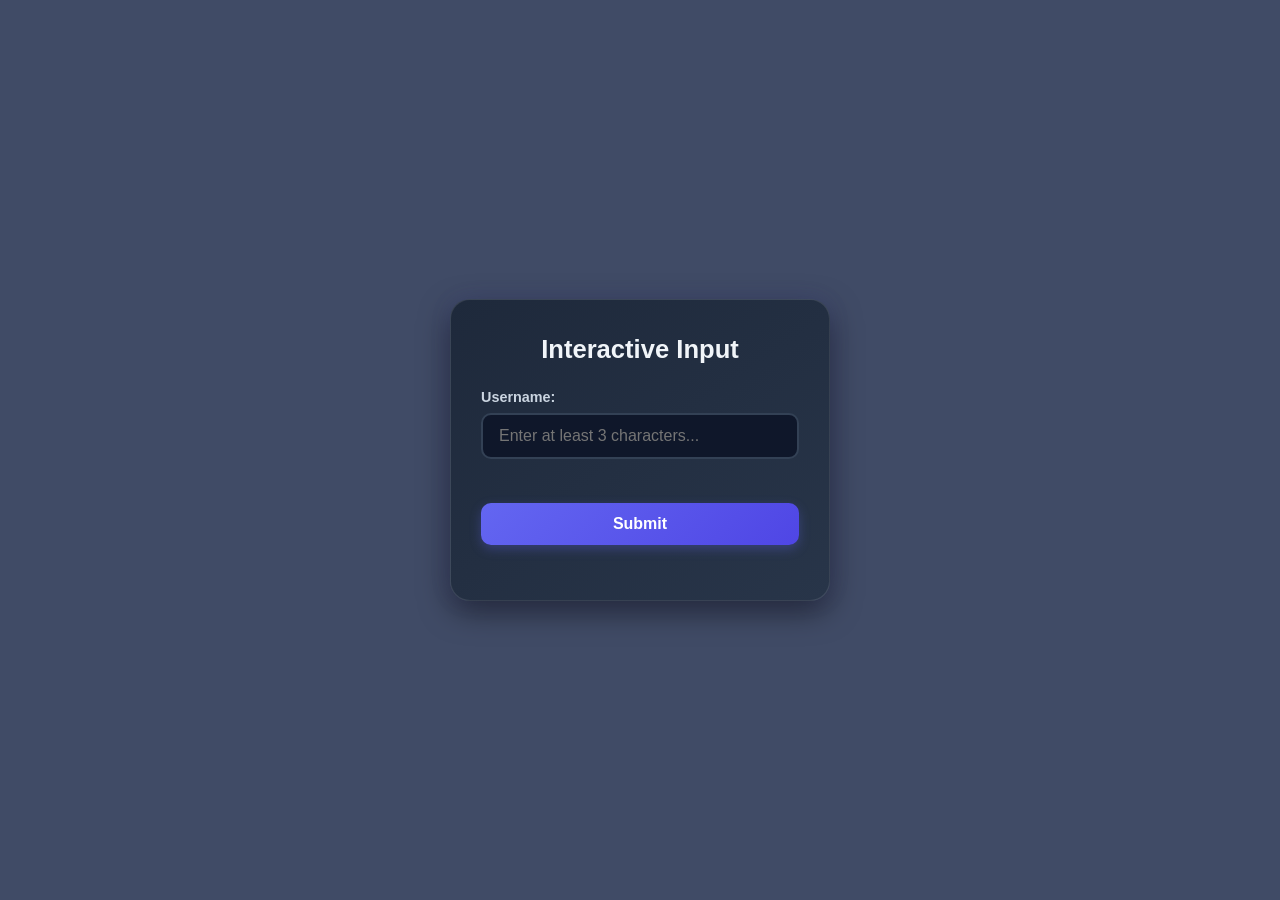
==== 02-form-input/index.html @ 80e1034b "feat: implement basic form validation with dynamic greeting" ====
<!doctype html>
<html lang="en">
    <head>
        <meta charset="UTF-8" />
        <meta name="viewport" content="width=device-width, initial-scale=1.0" />
        <title>Dynamic Form Input & Validation</title>
        <link rel="stylesheet" href="style.css" />
    </head>
    <body>
        <div class="card">
            <h2>Interactive Input</h2>
            <form id="userForm" novalidate>
                <div class="input-group">
                    <label for="username">Username:</label>
                    <input
                        type="text"
                        id="username"
                        placeholder="Enter at least 3 characters..."
                        required
                    />
                    <small class="error-msg" id="errorMsg"></small>
                </div>
                <button type="submit" id="submitBtn">Submit</button>
            </form>
            <div id="greetingDisplay" class="greeting-display"></div>
        </div>
        <script src="script.js"></script>
    </body>
</html>
---- 02-form-input/style.css ----
/* Dark theme background for optimal contrast */
body {
    font-family: 'Segoe UI', Tahoma, Geneva, Verdana, sans-serif;
    background-color: #404b66;
    display: flex;
    justify-content: center;
    align-items: center;
    min-height: 100vh;
    margin: 0;
}

/* Glassmorphism Dark Card Container */
.card {
    background: linear-gradient(145deg, #1e293b, #283549);
    width: 380px;
    padding: 35px 30px;
    border-radius: 20px;
    box-shadow: 0 10px 30px rgba(0, 0, 0, 0.5),
        0 0 20px rgba(99, 102, 241, 0.15);
    border: 1px solid rgba(255, 255, 255, 0.1);
    color: #ffffff;
    box-sizing: border-box;
}

.card h2 {
    margin-top: 0;
    margin-bottom: 25px;
    text-align: center;
    font-size: 1.6rem;
    color: #f1f5f9;
}

/* Input group positioning */
.input-group {
    display: flex;
    flex-direction: column;
    margin-bottom: 20px;
    position: relative;
}

.input-group label {
    font-size: 0.9rem;
    font-weight: 600;
    margin-bottom: 8px;
    color: #cbd5e1;
}

/* Styled text input field */
.input-group input {
    background-color: #0f172a;
    border: 2px solid #334155;
    border-radius: 10px;
    padding: 12px 16px;
    color: #ffffff;
    font-size: 1rem;
    outline: none;
    transition: all 0.25s ease;
}

.input-group input:focus {
    border-color: #6366f1;
    box-shadow: 0 0 10px rgba(99, 102, 241, 0.4);
}

/* Dynamic Validation States (Valid / Invalid) */
.input-group input.valid {
    border-color: #10b981;
    /* Neon green */
    box-shadow: 0 0 10px rgba(16, 185, 129, 0.4);
}

.input-group input.invalid {
    border-color: #f43f5e;
    /* Neon red/pink */
    box-shadow: 0 0 10px rgba(244, 63, 94, 0.4);
}

/* Error message styling */
.error-msg {
    color: #f43f5e;
    font-size: 0.8rem;
    margin-top: 6px;
    min-height: 18px;
    /* Reserves vertical space to prevent layout jump */
    transition: opacity 0.2s ease;
}

/* Primary action button */
button {
    width: 100%;
    background: linear-gradient(135deg, #6366f1, #4f46e5);
    color: white;
    border: none;
    padding: 12px;
    font-size: 1rem;
    font-weight: 600;
    border-radius: 10px;
    cursor: pointer;
    transition: all 0.2s ease;
    box-shadow: 0 4px 12px rgba(99, 102, 241, 0.3);
}

button:hover {
    transform: translateY(-2px);
    box-shadow: 0 6px 16px rgba(99, 102, 241, 0.5);
}

/* Disabled button state */
button:disabled {
    background: #475569;
    cursor: not-allowed;
    transform: none;
    box-shadow: none;
    opacity: 0.6;
}

/* Animated output greeting */
.greeting-display {
    margin-top: 20px;
    text-align: center;
    font-size: 1.2rem;
    font-weight: 700;
}
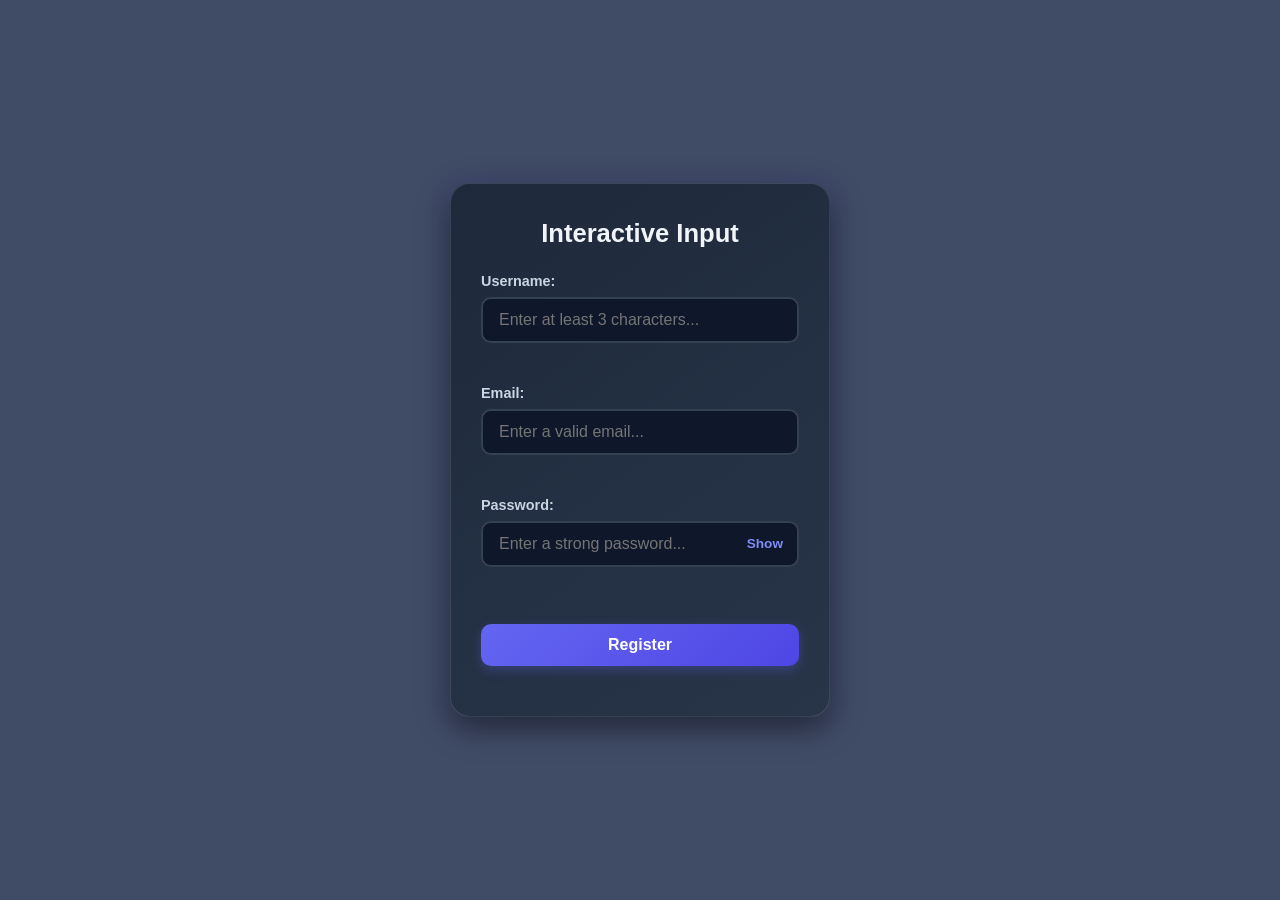
==== commit 73f4f9b6: "Add full form validation logic, show/hide password toggle, and fix CSS layout" ====
--- a/02-form-input/index.html
+++ b/02-form-input/index.html
@@ -10,6 +10,7 @@
         <div class="card">
             <h2>Interactive Input</h2>
             <form id="userForm" novalidate>
+                <!-- Username Group -->
                 <div class="input-group">
                     <label for="username">Username:</label>
                     <input
@@ -18,9 +19,36 @@
                         placeholder="Enter at least 3 characters..."
                         required
                     />
-                    <small class="error-msg" id="errorMsg"></small>
+                    <small class="error-msg" id="usernameError"></small>
                 </div>
-                <button type="submit" id="submitBtn">Submit</button>
+                <!-- Email Group -->
+                <div class="input-group">
+                    <label for="email">Email:</label>
+                    <input
+                        type="email"
+                        id="email"
+                        placeholder="Enter a valid email..."
+                        required
+                    />
+                    <small class="error-msg" id="emailError"></small>
+                </div>
+                <!-- Password Group with Toggle Button -->
+                <div class="input-group">
+                    <label for="password">Password:</label>
+                    <div class="password-wrapper">
+                        <input
+                            type="password"
+                            id="password"
+                            placeholder="Enter a strong password..."
+                            required
+                        />
+                    </div>
+
+                    <button type="button" id="togglePassword">Show</button>
+                    <small class="error-msg" id="passwordError"></small>
+                </div>
+
+                <button type="submit" id="submitBtn">Register</button>
             </form>
             <div id="greetingDisplay" class="greeting-display"></div>
         </div>
--- a/02-form-input/style.css
+++ b/02-form-input/style.css
@@ -120,4 +120,76 @@
     text-align: center;
     font-size: 1.2rem;
     font-weight: 700;
+}
+
+/* Password field wrapper for positioning the toggle button */
+.password-wrapper {
+    position: relative;
+    display: flex;
+    align-items: center;
+    width: 100%;
+}
+
+.password-wrapper input {
+    width: 100%;
+    padding-right: 75px !important;
+    /* Space for the show/hide button */
+}
+
+button.toggle-btn,
+#togglePassword {
+    position: absolute !important;
+    right: 8px !important;
+    top: 50% !important;
+    transform: translateY(-50%) !important;
+    width: auto !important;
+    height: auto !important;
+    margin: 0 !important;
+    padding: 4px 8px !important;
+    background: transparent !important;
+    border: none !important;
+    box-shadow: none !important;
+    color: #818cf8 !important;
+    font-size: 0.85rem !important;
+    font-weight: 600 !important;
+    cursor: pointer !important;
+}
+
+button.toggle-btn:hover,
+#togglePassword:hover {
+    color: #a7f3d0 !important;
+    background: transparent !important;
+}
+
+#submitBtn {
+    margin-top: 15px;
+}
+
+/* Error message styling */
+.error-msg {
+    display: block;
+    color: #f43f5e;
+    font-size: 0.8rem;
+    margin-top: 4px;
+    min-height: 18px;
+}
+
+/* Greeting display message */
+.greeting-display {
+    margin-top: 15px;
+    font-weight: 600;
+    text-align: center;
+    font-size: 0.95rem;
+    line-height: 1.4;
+}
+
+/* Validation Feedback States */
+input.valid {
+    border-color: #10b981 !important;
+    box-shadow: 0 0 8px rgba(16, 185, 129, 0.3);
+}
+
+input.invalid {
+    border-color: #f43f5e !important;
+    box-shadow: 0 0 8px rgba(244, 63, 94, 0.3);
 }
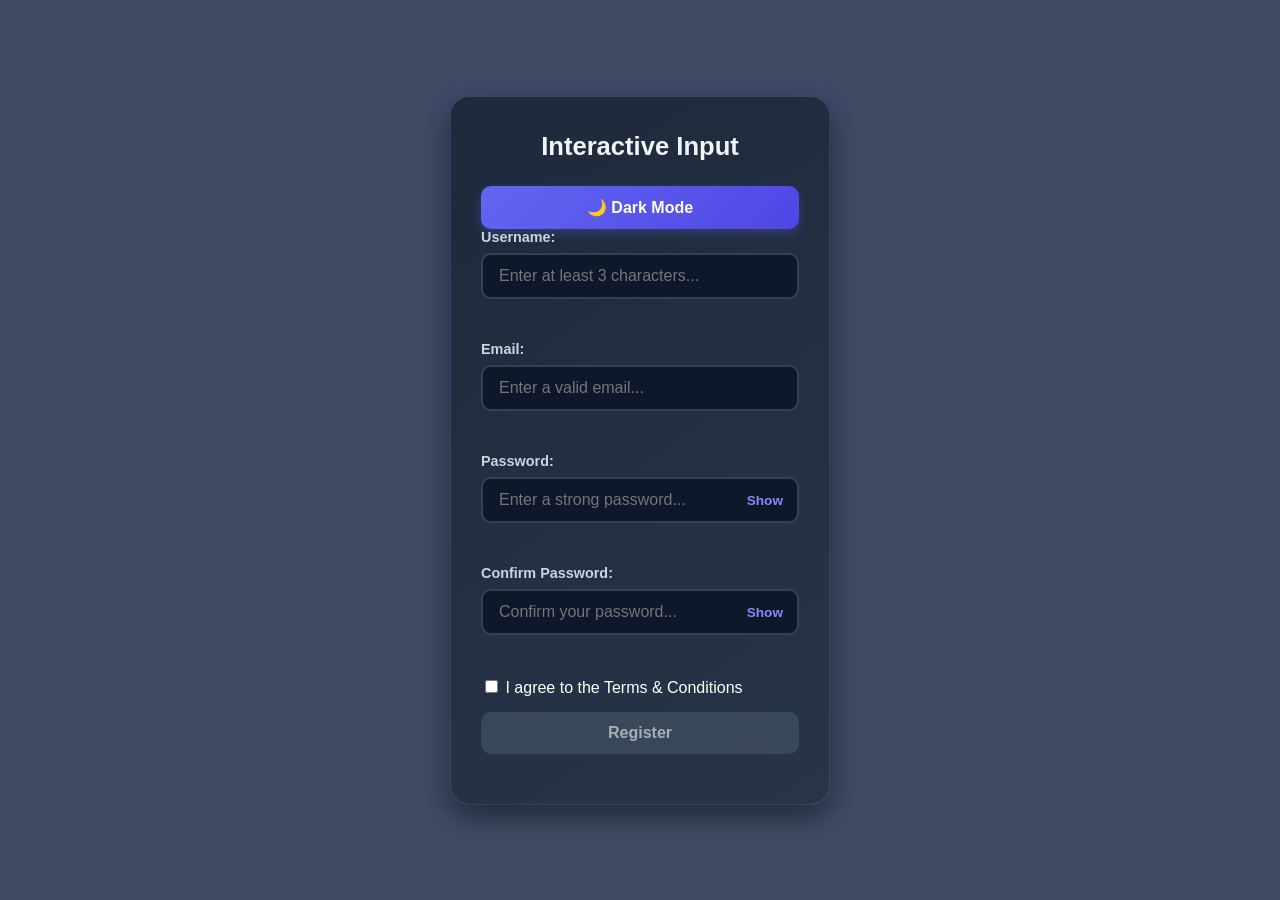
==== commit 0af802ea: "Fix password validation, form reset and layout switching" ====
--- a/02-form-input/index.html
+++ b/02-form-input/index.html
@@ -7,8 +7,11 @@
         <link rel="stylesheet" href="style.css" />
     </head>
     <body>
-        <div class="card">
+        <div class="card" id="formCard">
             <h2>Interactive Input</h2>
+            <!-- Theme Toggle Button -->
+            <button id="themeToggle" class="theme-btn">🌙 Dark Mode</button>
+
             <form id="userForm" novalidate>
                 <!-- Username Group -->
                 <div class="input-group">
@@ -42,15 +45,70 @@
                             placeholder="Enter a strong password..."
                             required
                         />
+                        <button
+                            type="button"
+                            id="togglePassword"
+                            class="toggle-btn"
+                        >
+                            Show
+                        </button>
                     </div>
 
-                    <button type="button" id="togglePassword">Show</button>
+                    <div class="strength-bar-container">
+                        <div id="strengthBar" class="strength-bar"></div>
+                    </div>
                     <small class="error-msg" id="passwordError"></small>
                 </div>
 
-                <button type="submit" id="submitBtn">Register</button>
+                <!-- Confirm Password Group -->
+                <div class="input-group">
+                    <label for="confirmPassword">Confirm Password:</label>
+                    <div class="password-wrapper">
+                        <input
+                            type="password"
+                            id="confirmPassword"
+                            placeholder="Confirm your password..."
+                            required
+                        />
+                        <button
+                            type="button"
+                            id="toggleConfirmPassword"
+                            class="toggle-btn"
+                        >
+                            Show
+                        </button>
+                    </div>
+
+                    <small class="error-msg" id="confirmPasswordError"></small>
+                </div>
+                <!-- Terms & Conditions Checkbox -->
+                <div class="checkbox-group">
+                    <input type="checkbox" id="termsCheckbox" />
+                    <label for="termsCheckbox"
+                        >I agree to the Terms & Conditions</label
+                    >
+                </div>
+                <button type="submit" id="submitBtn" disabled>Register</button>
             </form>
             <div id="greetingDisplay" class="greeting-display"></div>
+        </div>
+        <!-- Dashboard / To-Do Section (Hidden initially) -->
+        <div class="card hidden" id="dashboardCard">
+            <h2 id="welcomeHeader">Welcome!</h2>
+            <p class="subtitle">Your Personal Workspace</p>
+
+            <div class="todo-input-group">
+                <input
+                    type="text"
+                    id="todoInput"
+                    placeholder="Add a new task..."
+                />
+                <button id="addTodoBtn">Add</button>
+            </div>
+
+            <ul id="todoList" class="todo-list"></ul>
+
+            <button id="logoutBtn" class="logout-btn">Logout</button>
         </div>
         <script src="script.js"></script>
     </body>
--- a/02-form-input/style.css
+++ b/02-form-input/style.css
@@ -192,4 +192,8 @@
 input.invalid {
     border-color: #f43f5e !important;
     box-shadow: 0 0 8px rgba(244, 63, 94, 0.3);
+}
+
+.hidden {
+    display: none !important;
 }
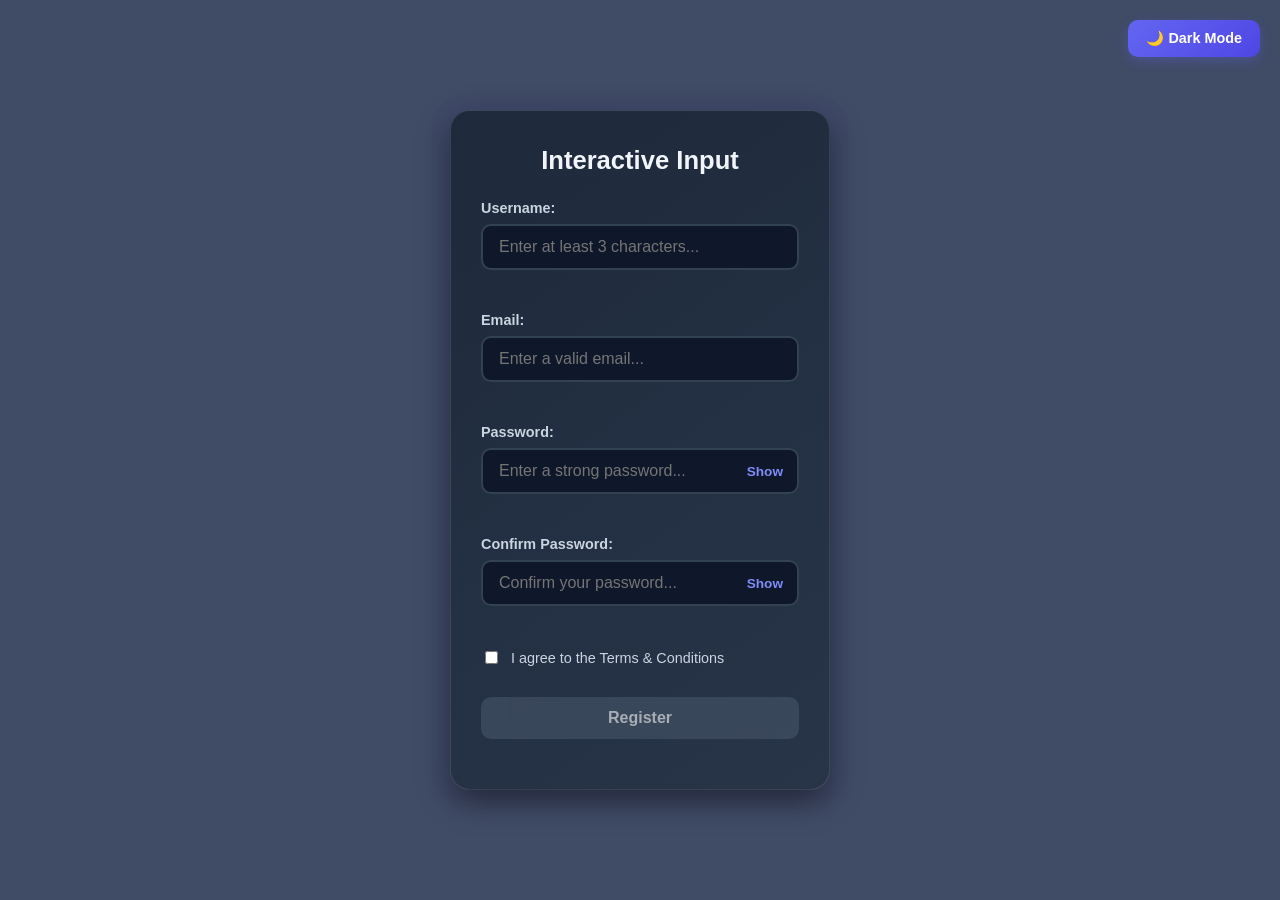
==== commit 908fbcad: "Fix Light mode styling contrast and move theme toggle button to top-right corner" ====
--- a/02-form-input/index.html
+++ b/02-form-input/index.html
@@ -7,10 +7,10 @@
         <link rel="stylesheet" href="style.css" />
     </head>
     <body>
+        <!-- Theme Toggle Button -->
+        <button id="themeToggle" class="theme-btn">🌙 Dark Mode</button>
         <div class="card" id="formCard">
             <h2>Interactive Input</h2>
-            <!-- Theme Toggle Button -->
-            <button id="themeToggle" class="theme-btn">🌙 Dark Mode</button>
 
             <form id="userForm" novalidate>
                 <!-- Username Group -->
--- a/02-form-input/style.css
+++ b/02-form-input/style.css
@@ -62,6 +62,20 @@
     box-shadow: 0 0 10px rgba(99, 102, 241, 0.4);
 }
 
+/* Checkbox alignment */
+.checkbox-group {
+    display: flex;
+    align-items: center;
+    gap: 10px;
+    margin-bottom: 15px;
+}
+
+.checkbox-group label {
+    font-size: 0.9rem;
+    color: #cbd5e1;
+    cursor: pointer;
+}
+
 /* Dynamic Validation States (Valid / Invalid) */
 .input-group input.valid {
     border-color: #10b981;
@@ -71,7 +85,6 @@
 
 .input-group input.invalid {
     border-color: #f43f5e;
-    /* Neon red/pink */
     box-shadow: 0 0 10px rgba(244, 63, 94, 0.4);
 }
 
@@ -85,6 +98,15 @@
     transition: opacity 0.2s ease;
 }
 
+/* Greeting display message */
+.greeting-display {
+    margin-top: 15px;
+    font-weight: 600;
+    text-align: center;
+    font-size: 0.95rem;
+    line-height: 1.4;
+}
+
 /* Primary action button */
 button {
     width: 100%;
@@ -105,6 +127,7 @@
     box-shadow: 0 6px 16px rgba(99, 102, 241, 0.5);
 }
 
+
 /* Disabled button state */
 button:disabled {
     background: #475569;
@@ -114,14 +137,6 @@
     opacity: 0.6;
 }
 
-/* Animated output greeting */
-.greeting-display {
-    margin-top: 20px;
-    text-align: center;
-    font-size: 1.2rem;
-    font-weight: 700;
-}
-
 /* Password field wrapper for positioning the toggle button */
 .password-wrapper {
     position: relative;
@@ -133,7 +148,6 @@
 .password-wrapper input {
     width: 100%;
     padding-right: 75px !important;
-    /* Space for the show/hide button */
 }
 
 button.toggle-btn,
@@ -184,11 +198,6 @@
 }
 
 /* Validation Feedback States */
-input.valid {
-    border-color: #10b981 !important;
-    box-shadow: 0 0 8px rgba(16, 185, 129, 0.3);
-}
-
 input.invalid {
     border-color: #f43f5e !important;
     box-shadow: 0 0 8px rgba(244, 63, 94, 0.3);
@@ -196,4 +205,65 @@
 
 .hidden {
     display: none !important;
+}
+
+/* =========================================
+   Light Mode Theme Overrides (Fixed Contrast)
+   ========================================= */
+body.light-theme {
+    background-color: #f1f5f9 !important;
+    color: #0f172a !important;
+}
+
+/* Remove gradient and make the card snow-white */
+body.light-theme .card,
+body.light-theme #formCard,
+body.light-theme #dashboardCard {
+    background: #ffffff !important;
+    color: #0f172a !important;
+    border: 1px solid #e2e8f0 !important;
+    box-shadow: 0 10px 30px rgba(0, 0, 0, 0.08) !important;
+}
+
+/* Dark title and label colors */
+body.light-theme .card h2,
+body.light-theme h1,
+body.light-theme h2,
+body.light-theme h3,
+body.light-theme .input-group label,
+body.light-theme .checkbox-group label,
+body.light-theme .subtitle {
+    color: #0f172a !important;
+}
+
+/* Light input fields with a clear dark text */
+body.light-theme input[type="text"],
+body.light-theme input[type="email"],
+body.light-theme input[type="password"],
+body.light-theme .input-group input {
+    background-color: #f8fafc !important;
+    color: #0f172a !important;
+    border: 1px solid #cbd5e1 !important;
+}
+
+body.light-theme input::placeholder {
+    color: #64748b !important;
+}
+
+/* Repair the Show/Hide buttons for light theme */
+body.light-theme button.toggle-btn,
+body.light-theme #togglePassword,
+body.light-theme #toggleConfirmPassword {
+    color: #4f46e5 !important;
+}
+
+/* Fixed Position Theme Button */
+.theme-btn {
+    position: fixed;
+    top: 20px;
+    right: 20px;
+    width: auto !important;
+    padding: 10px 18px;
+    font-size: 0.9rem;
+    z-index: 1000;
 }
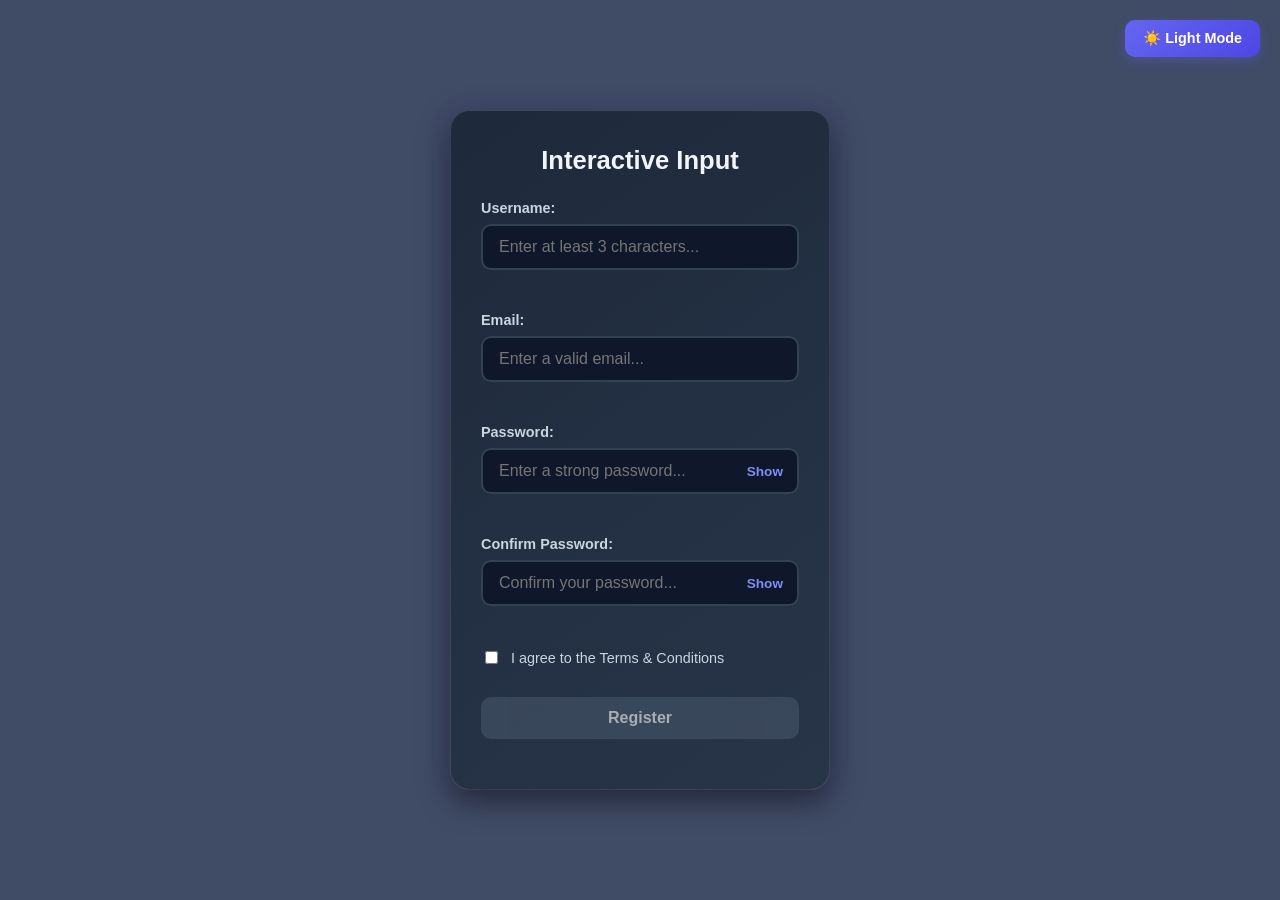
==== commit 60ad881e: "Expand dashboard card width and add empty state UI with persistent storage logic" ====
--- a/02-form-input/index.html
+++ b/02-form-input/index.html
@@ -105,8 +105,12 @@
                 />
                 <button id="addTodoBtn">Add</button>
             </div>
-
-            <ul id="todoList" class="todo-list"></ul>
+            <!-- Task list container with default empty state message -->
+            <ul id="todoList" class="todo-list">
+                <p class="empty-msg" id="emptyMsg">
+                    No tasks added yet. Start by creating one!
+                </p>
+            </ul>
 
             <button id="logoutBtn" class="logout-btn">Logout</button>
         </div>
--- a/02-form-input/style.css
+++ b/02-form-input/style.css
@@ -88,24 +88,7 @@
     box-shadow: 0 0 10px rgba(244, 63, 94, 0.4);
 }
 
-/* Error message styling */
-.error-msg {
-    color: #f43f5e;
-    font-size: 0.8rem;
-    margin-top: 6px;
-    min-height: 18px;
-    /* Reserves vertical space to prevent layout jump */
-    transition: opacity 0.2s ease;
-}
-
-/* Greeting display message */
-.greeting-display {
-    margin-top: 15px;
-    font-weight: 600;
-    text-align: center;
-    font-size: 0.95rem;
-    line-height: 1.4;
-}
+
 
 /* Primary action button */
 button {
@@ -208,14 +191,15 @@
 }
 
 /* =========================================
-   Light Mode Theme Overrides (Fixed Contrast)
+   2. Light Mode Theme Overrides
    ========================================= */
+
 body.light-theme {
     background-color: #f1f5f9 !important;
     color: #0f172a !important;
 }
 
-/* Remove gradient and make the card snow-white */
+/* Remove gradient background and force solid white card */
 body.light-theme .card,
 body.light-theme #formCard,
 body.light-theme #dashboardCard {
@@ -225,7 +209,7 @@
     box-shadow: 0 10px 30px rgba(0, 0, 0, 0.08) !important;
 }
 
-/* Dark title and label colors */
+/* High contrast typography for light background */
 body.light-theme .card h2,
 body.light-theme h1,
 body.light-theme h2,
@@ -236,7 +220,7 @@
     color: #0f172a !important;
 }
 
-/* Light input fields with a clear dark text */
+/* Light input fields with clear text */
 body.light-theme input[type="text"],
 body.light-theme input[type="email"],
 body.light-theme input[type="password"],
@@ -250,20 +234,197 @@
     color: #64748b !important;
 }
 
-/* Repair the Show/Hide buttons for light theme */
+/* High-contrast password toggle buttons for light mode */
 body.light-theme button.toggle-btn,
 body.light-theme #togglePassword,
 body.light-theme #toggleConfirmPassword {
     color: #4f46e5 !important;
 }
 
-/* Fixed Position Theme Button */
+/* High-contrast validation borders for light mode */
+body.light-theme input.valid {
+    border: 2px solid #059669 !important;
+    box-shadow: 0 0 8px rgba(5, 150, 105, 0.35) !important;
+}
+
+body.light-theme input.invalid {
+    border: 2px solid #e11d48 !important;
+    box-shadow: 0 0 8px rgba(225, 29, 72, 0.35) !important;
+}
+
+/* Fixed Theme Toggle Button in Top-Right Corner */
+#themeToggle,
 .theme-btn {
-    position: fixed;
-    top: 20px;
-    right: 20px;
+    position: fixed !important;
+    top: 20px !important;
+    right: 20px !important;
     width: auto !important;
-    padding: 10px 18px;
+    min-width: 130px;
+    padding: 10px 18px !important;
+    font-size: 0.9rem !important;
+    z-index: 9999 !important;
+}
+
+
+/* =========================================
+   3. Dashboard & To-Do List Styles
+   ========================================= */
+
+/* Subtitle contrast and typography */
+.card .subtitle {
     font-size: 0.9rem;
-    z-index: 1000;
+    color: #cbd5e1;
+    margin-bottom: 15px;
+}
+
+/* Input group container for To-Do field and Add button */
+.todo-input-group {
+    display: flex;
+    gap: 10px;
+    margin-top: 15px;
+    margin-bottom: 20px;
+}
+
+/* Styled input field for new task entry */
+.todo-input-group input {
+    flex: 1;
+    background-color: #0f172a;
+    border: 2px solid #334155;
+    border-radius: 10px;
+    padding: 12px 16px;
+    color: #ffffff;
+    font-size: 0.95rem;
+    outline: none;
+    transition: all 0.25s ease;
+}
+
+.todo-input-group input:focus {
+    border-color: #6366f1;
+    box-shadow: 0 0 10px rgba(99, 102, 241, 0.4);
+}
+
+/* Compact Add Task button */
+#addTodoBtn {
+    width: auto !important;
+    padding: 12px 20px;
+    white-space: nowrap;
+}
+
+/* Task list container */
+.todo-list {
+    list-style: none;
+    padding: 0;
+    margin: 0 0 20px 0;
+    max-height: 200px;
+    overflow-y: auto;
+}
+
+/* Individual task item styling */
+.todo-list li {
+    background: rgba(15, 23, 42, 0.6);
+    border: 1px solid #334155;
+    padding: 10px 14px;
+    border-radius: 8px;
+    margin-bottom: 8px;
+    display: flex;
+    justify-content: space-between;
+    align-items: center;
+    color: #f1f5f9;
+    font-size: 0.95rem;
+}
+
+/* Delete action button inside task items */
+.todo-list li button {
+    width: auto !important;
+    padding: 4px 8px;
+    font-size: 0.8rem;
+    background: #f43f5e !important;
+    box-shadow: none !important;
+}
+
+/* Logout action button styling */
+.logout-btn {
+    background: transparent !important;
+    border: 2px solid #f43f5e !important;
+    color: #f43f5e !important;
+    box-shadow: none !important;
+    margin-top: 10px;
+}
+
+.logout-btn:hover {
+    background: #f43f5e !important;
+    color: #ffffff !important;
+}
+
+/* =========================================
+   4. Comprehensive Light Mode Overrides
+   ========================================= */
+
+/* Force light background for the entire page */
+body.light-theme {
+    background-color: #f1f5f9 !important;
+    color: #0f172a !important;
+}
+
+/* Force solid white background and crisp border for cards in Light Mode */
+body.light-theme .card,
+body.light-theme #formCard,
+body.light-theme #dashboardCard {
+    background: #ffffff !important;
+    color: #0f172a !important;
+    border: 1px solid #e2e8f0 !important;
+    box-shadow: 0 10px 30px rgba(0, 0, 0, 0.08) !important;
+}
+
+/* Subtitle and header typography contrast */
+body.light-theme .subtitle,
+body.light-theme .card .subtitle {
+    color: #475569 !important;
+}
+
+body.light-theme .card h1,
+body.light-theme .card h2,
+body.light-theme .card h3 {
+    color: #0f172a !important;
+}
+
+/* Light Mode inputs for To-Do form */
+body.light-theme input[type="text"],
+body.light-theme input[type="email"],
+body.light-theme input[type="password"],
+body.light-theme .todo-input-group input {
+    background-color: #f8fafc !important;
+    color: #0f172a !important;
+    border: 1px solid #cbd5e1 !important;
+}
+
+body.light-theme input::placeholder {
+    color: #64748b !important;
+}
+
+/* Light Mode list item overrides */
+body.light-theme .todo-list li {
+    background: #f8fafc !important;
+    border: 1px solid #e2e8f0 !important;
+    color: #0f172a !important;
+}
+
+/* Expand Dashboard card layout for better readability */
+#dashboardCard {
+    width: 100%;
+    max-width: 550px;
+}
+
+/* Styling for the empty task state message */
+.empty-msg {
+    text-align: center;
+    color: #64748b;
+    font-size: 0.9rem;
+    margin: 20px 0;
+    font-style: italic;
+}
+
+/* Light mode override for empty task message */
+body.light-theme .empty-msg {
+    color: #94a3b8 !important;
 }
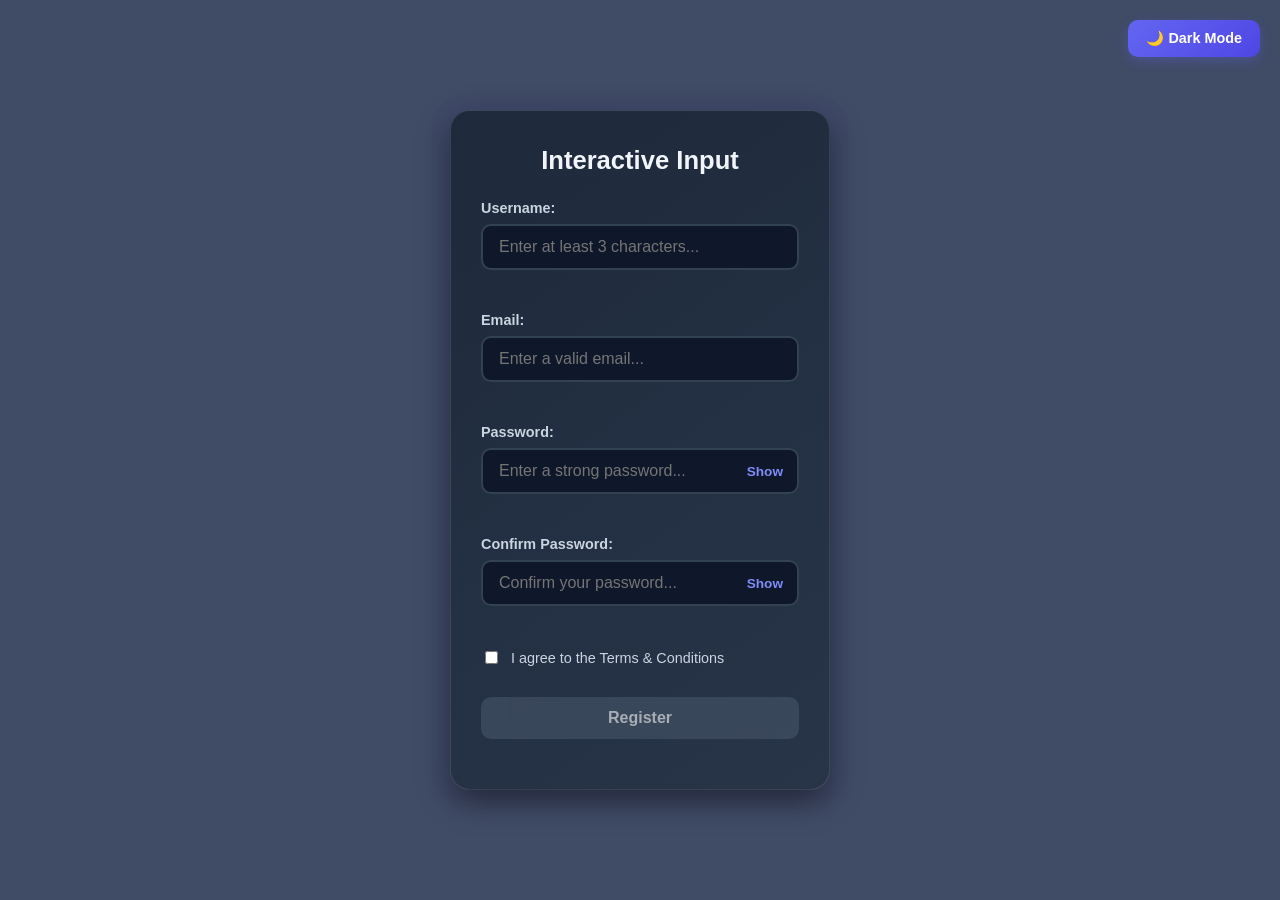
==== commit dbe64e7f: "Extract validation configuration into ES module config.js" ====
--- a/02-form-input/index.html
+++ b/02-form-input/index.html
@@ -114,6 +114,6 @@
 
             <button id="logoutBtn" class="logout-btn">Logout</button>
         </div>
-        <script src="script.js"></script>
+        <script type="module" src="script.js"></script>
     </body>
 </html>
